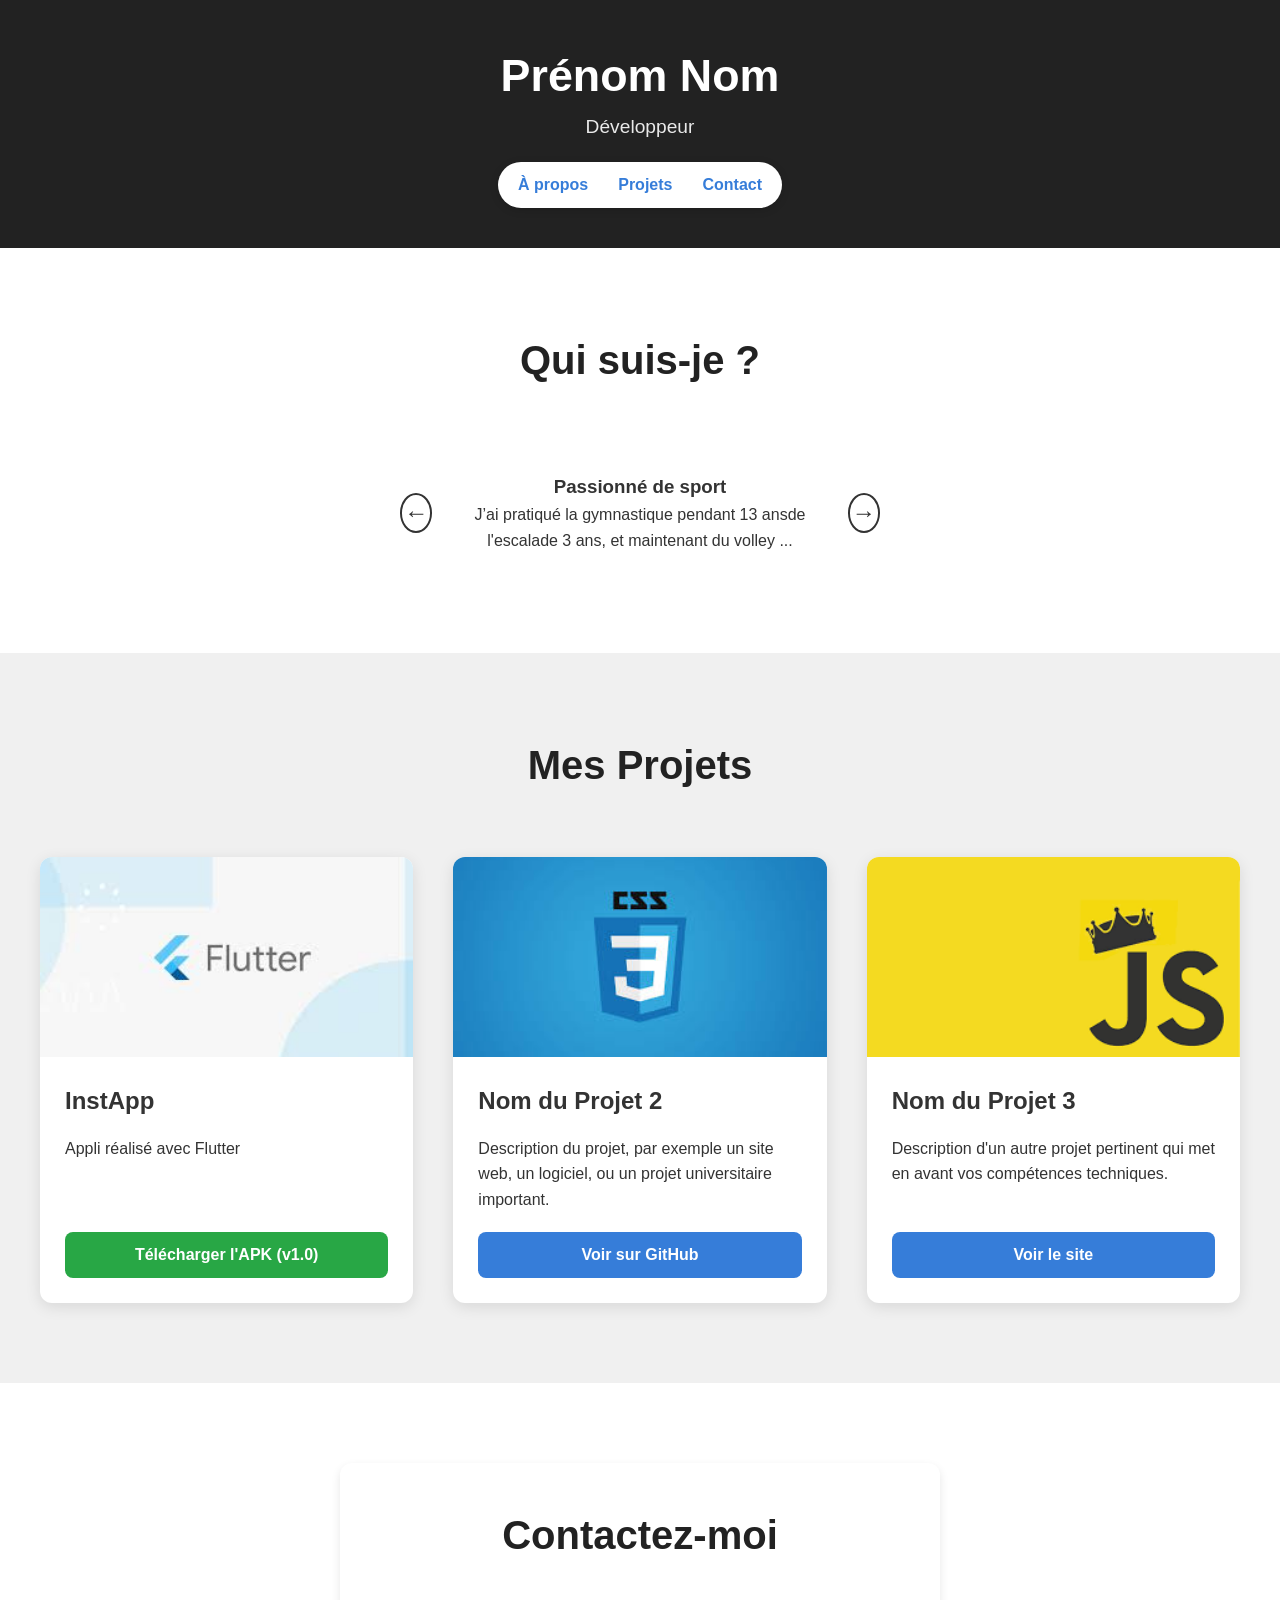
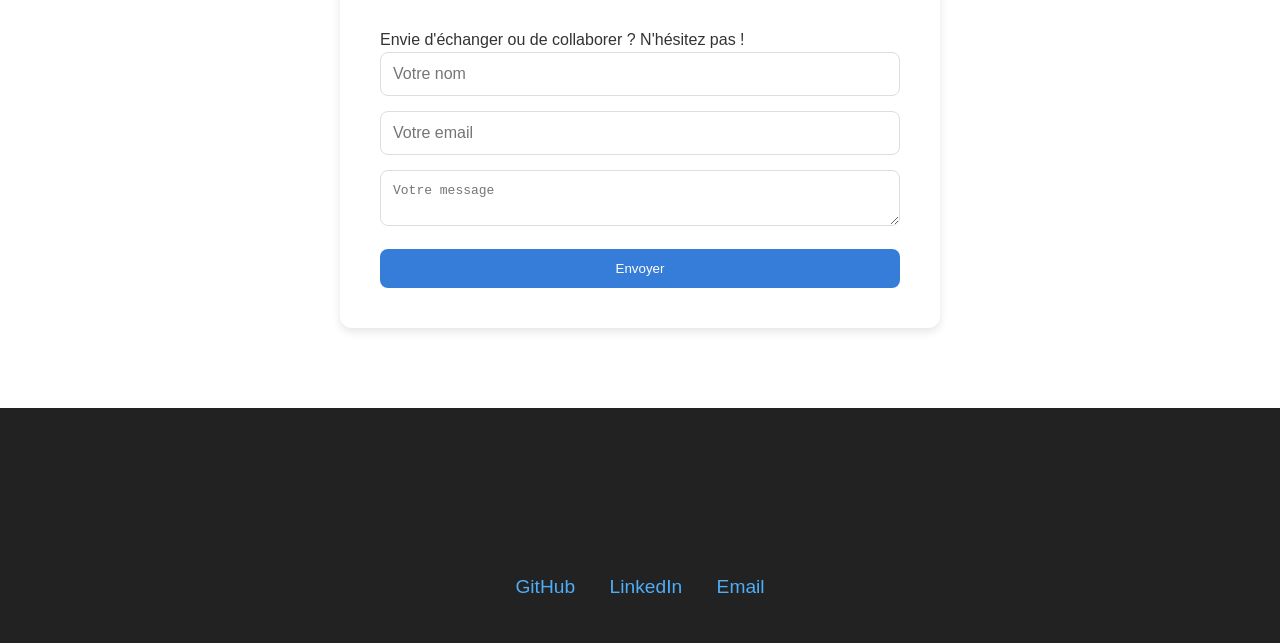
==== index.html @ a3174c3b "ajout des fichiers" ====
<!DOCTYPE html>
<html lang="fr">
<head>
    <meta charset="UTF-8">
    <meta name="viewport" content="width=device-width, initial-scale=1.0">
    <title>Mon Portfolio | Développeur</title>
    <link rel="stylesheet" href="styles.css">
</head>
<body>

    <header class="site-header">
        <div class="header-top">
            <h1>Prénom Nom</h1>
            <p>Développeur</p>
        </div>
        <nav id="navbar">
            <ul>
                <li><a href="#a-propos">À propos</a></li>
                <li><a href="#projets">Projets</a></li>
                <li><a href="#contact">Contact</a></li>
            </ul>
        </nav>
    </header>

    <section id="a-propos" class="about-section">
        <h2>Qui suis-je ?</h2>
        <div class="about-container">
            <div class="carousel-container">
                <button class="carousel-btn" onclick="changeCard(-1)">&#8592;</button>
                <div class="carousel">
                    <div class="card active">
                        <h3>Passionné de sport</h3>
                        <p>J’ai pratiqué la gymnastique pendant 13 ansde l'escalade 3 ans, et maintenant du volley ...</p>
                    </div>
                    <div class="card">
                        <h3>Étudiant</h3>
                        <p>Je suis en BUT Informatique (2ème année) à Nancy après avoir obtenu mon BAC à Troyes.</p>
                    </div>
                    <div class="card">
                        <h3>Projet professionnel</h3>
                        <p>Je souhaite évoluer en informatique, notamment dans le développement et la gestion de projet.</p>
                    </div>
                    <div class="card">
                        <h3>Valeurs humaines</h3>
                        <p>Je valorise l’écoute, le respect, l’entraide et l’efficacité dans mes projets et relations.</p>
                    </div>
                </div>
                <button class="carousel-btn" onclick="changeCard(1)">&#8594;</button>
            </div>
        </div>
    </section>

    <section id="projets">
        <h2>Mes Projets</h2>
        <div class="projets-grid">
            
            <div class="projet-card">
                <img src="flutter.jpeg" alt="Capture d'écran de l'application">
                <div class="projet-card-body">
                    <h3>InstApp</h3>
                    <p>Appli réalisé avec Flutter</p>
                    <a href="URL_VERS_VOTRE_APK" class="btn-download" download>
                        Télécharger l'APK (v1.0)
                    </a>
                </div>
            </div>

            <div class="projet-card">
                <img src="image2.jpg" alt="Illustration du projet 2">
                <div class="projet-card-body">
                    <h3>Nom du Projet 2</h3>
                    <p>Description du projet, par exemple un site web, un logiciel, ou un projet universitaire important.</p>
                    <a href="#" class="btn-primary">Voir sur GitHub</a>
                </div>
            </div>
            
            <div class="projet-card">
                <img src="image3.png" alt="Illustration du projet 3">
                <div class="projet-card-body">
                    <h3>Nom du Projet 3</h3>
                    <p>Description d'un autre projet pertinent qui met en avant vos compétences techniques.</p>
                    <a href="#" class="btn-primary">Voir le site</a>
                </div>
            </div>

        </div>
    </section>

    <section id="contact">
        <div class="contact-container">
            <h2>Contactez-moi</h2>
            <p>Envie d'échanger ou de collaborer ? N'hésitez pas !</p>
            <form action="#" method="POST">
                <div class="input-group">
                    <input type="text" name="name" placeholder="Votre nom" required>
                </div>
                <div class="input-group">
                    <input type="email" name="email" placeholder="Votre email" required>
                </div>
                <div class="input-group">
                    <textarea name="message" placeholder="Votre message" required></textarea>
                </div>
                <button type="submit">Envoyer</button>
            </form>
        </div>
    </section>

    <footer class="footer-container">
        <div class="footer-content">
            <h2>Retrouvez-moi</h2>
            <div class="social-links">
                <a href="https://github.com/votreprofil" target="_blank">GitHub</a>
                <a href="https://linkedin.com/in/votreprofil" target="_blank">LinkedIn</a>
                <a href="mailto:votre.email@example.com">Email</a>
            </div>
        </div>
    </footer>
    
    <script src="script.js"></script>
</body>
</html>
---- styles.css ----
/* --- RESET ET PARAMÈTRES GÉNÉRAUX --- */
* {
    margin: 0;
    padding: 0;
    box-sizing: border-box;
}

html {
    scroll-behavior: smooth;
}

body {
    font-family: 'Segoe UI', Tahoma, Geneva, Verdana, sans-serif;
    line-height: 1.6;
    color: #333;
    background: #f4f4f4;
}

section {
    padding: 80px 20px;
}

section:nth-of-type(odd) {
    background: #ffffff;
}

section:nth-of-type(even) {
    background: #f0f0f0;
}

h2 {
    text-align: center;
    font-size: 2.5em;
    margin-bottom: 60px;
    color: #222;
}

/* --- HEADER ET NAVIGATION --- */
.site-header {
    background: #222;
    color: #fff;
    text-align: center;
    padding-bottom: 20px;
}

.header-top {
    padding: 40px 20px;
}
.header-top h1 {
    font-size: 2.8em;
}
.header-top p {
    font-size: 1.2em;
    opacity: 0.9;
}

#navbar {
    background: #fff;
    border-radius: 30px;
    display: inline-block;
    padding: 10px 20px;
    box-shadow: 0 2px 8px rgba(0, 0, 0, 0.15);
    position: relative;
    top: -20px; /* Pour le faire chevaucher la bannière */
    transition: all 0.3s ease;
}
#navbar.sticky {
    position: fixed;
    top: 20px;
    left: 50%;
    transform: translateX(-50%);
    z-index: 1000;
}
#navbar ul {
    list-style: none;
    display: flex;
    gap: 30px;
}
#navbar ul li a {
    color: #367DD9;
    text-decoration: none;
    font-weight: bold;
    transition: color 0.3s;
}
#navbar ul li a:hover {
    color: #4FADF7;
}

/* --- SECTION À PROPOS --- */
.about-container {
    display: flex;
    align-items: center;
    justify-content: center; /* Assure que le carrousel est bien centré */
    max-width: 900px;
    margin: 0 auto;
}

.carousel-container {
    display: flex;
    align-items: center;
    max-width: 500px;
}
.carousel {
    overflow: hidden;
    position: relative;
    width: 100%;
}
.card {
    display: none; /* Caché par défaut */
    padding: 20px;
    text-align: center;
}
.card.active {
    display: block; /* Affiché par le JS */
    animation: fadeIn 0.5s;
}
.carousel-btn {
    background: transparent;
    border: 2px solid #333;
    color: #333;
    border-radius: 50%;
    width: 40px;
    height: 40px;
    font-size: 1.5rem;
    cursor: pointer;
    transition: all 0.3s;
    margin: 0 10px;
}
.carousel-btn:hover {
    background: #333;
    color: #fff;
}
@keyframes fadeIn {
    from { opacity: 0; transform: scale(0.95); }
    to { opacity: 1; transform: scale(1); }
}

/* --- SECTION PROJETS --- */
.projets-grid {
    display: grid;
    grid-template-columns: repeat(auto-fit, minmax(300px, 1fr));
    gap: 40px;
    max-width: 1200px;
    margin: 0 auto;
}
.projet-card {
    background: #fff;
    border-radius: 12px;
    box-shadow: 0 4px 15px rgba(0, 0, 0, 0.1);
    overflow: hidden;
    transition: transform 0.3s, box-shadow 0.3s;
    display: flex;
    flex-direction: column;
}
.projet-card:hover {
    transform: translateY(-10px);
    box-shadow: 0 8px 25px rgba(0, 0, 0, 0.15);
}
.projet-card img {
    width: 100%;
    height: 200px;
    object-fit: cover;
}
.projet-card-body {
    padding: 25px;
    flex-grow: 1;
    display: flex;
    flex-direction: column;
}
.projet-card-body h3 {
    margin-bottom: 15px;
    font-size: 1.5em;
}
.projet-card-body p {
    flex-grow: 1;
    margin-bottom: 20px;
}
.btn-primary, .btn-download {
    display: inline-block;
    padding: 10px 20px;
    border-radius: 8px;
    text-decoration: none;
    font-weight: bold;
    text-align: center;
    transition: all 0.3s;
}
.btn-primary {
    background: #367DD9;
    color: #fff;
}
.btn-primary:hover {
    background: #2a62ac;
}
.btn-download {
    background: #28a745; /* Vert pour le téléchargement */
    color: #fff;
}
.btn-download:hover {
    background: #218838;
}

/* --- SECTION CONTACT --- */
.contact-container {
    max-width: 600px;
    margin: 0 auto;
    background: #fff;
    padding: 40px;
    border-radius: 12px;
    box-shadow: 0 4px 10px rgba(0, 0, 0, 0.1);
}
form {
    display: flex;
    flex-direction: column;
}
.input-group {
    margin-bottom: 15px;
}
.input-group input, .input-group textarea {
    width: 100%;
    padding: 12px;
    border: 1px solid #ddd;
    border-radius: 8px;
    font-size: 1em;
}
button[type="submit"] {
    background: #367DD9;
    color: #fff;
    padding: 12px 20px;
    border: none;
    border-radius: 8px;
    cursor: pointer;
    transition: background 0.3s;
}
button[type="submit"]:hover {
    background: #2a62ac;
}

/* --- FOOTER --- */
.footer-container {
    background: #222;
    color: #fff;
    text-align: center;
    padding: 40px 20px;
}
.social-links a {
    color: #4FADF7;
    text-decoration: none;
    margin: 0 15px;
    font-size: 1.2em;
    transition: color 0.3s;
}
.social-links a:hover {
    color: #fff;
}

/* --- RESPONSIVE DESIGN POUR LES MOBILES --- */
@media (max-width: 768px) {
    h2 {
        font-size: 2em;
    }
    .about-container {
        flex-direction: column;
    }
    #navbar {
        width: 90%;
    }
    #navbar ul {
        gap: 15px;
        justify-content: center;
    }
}
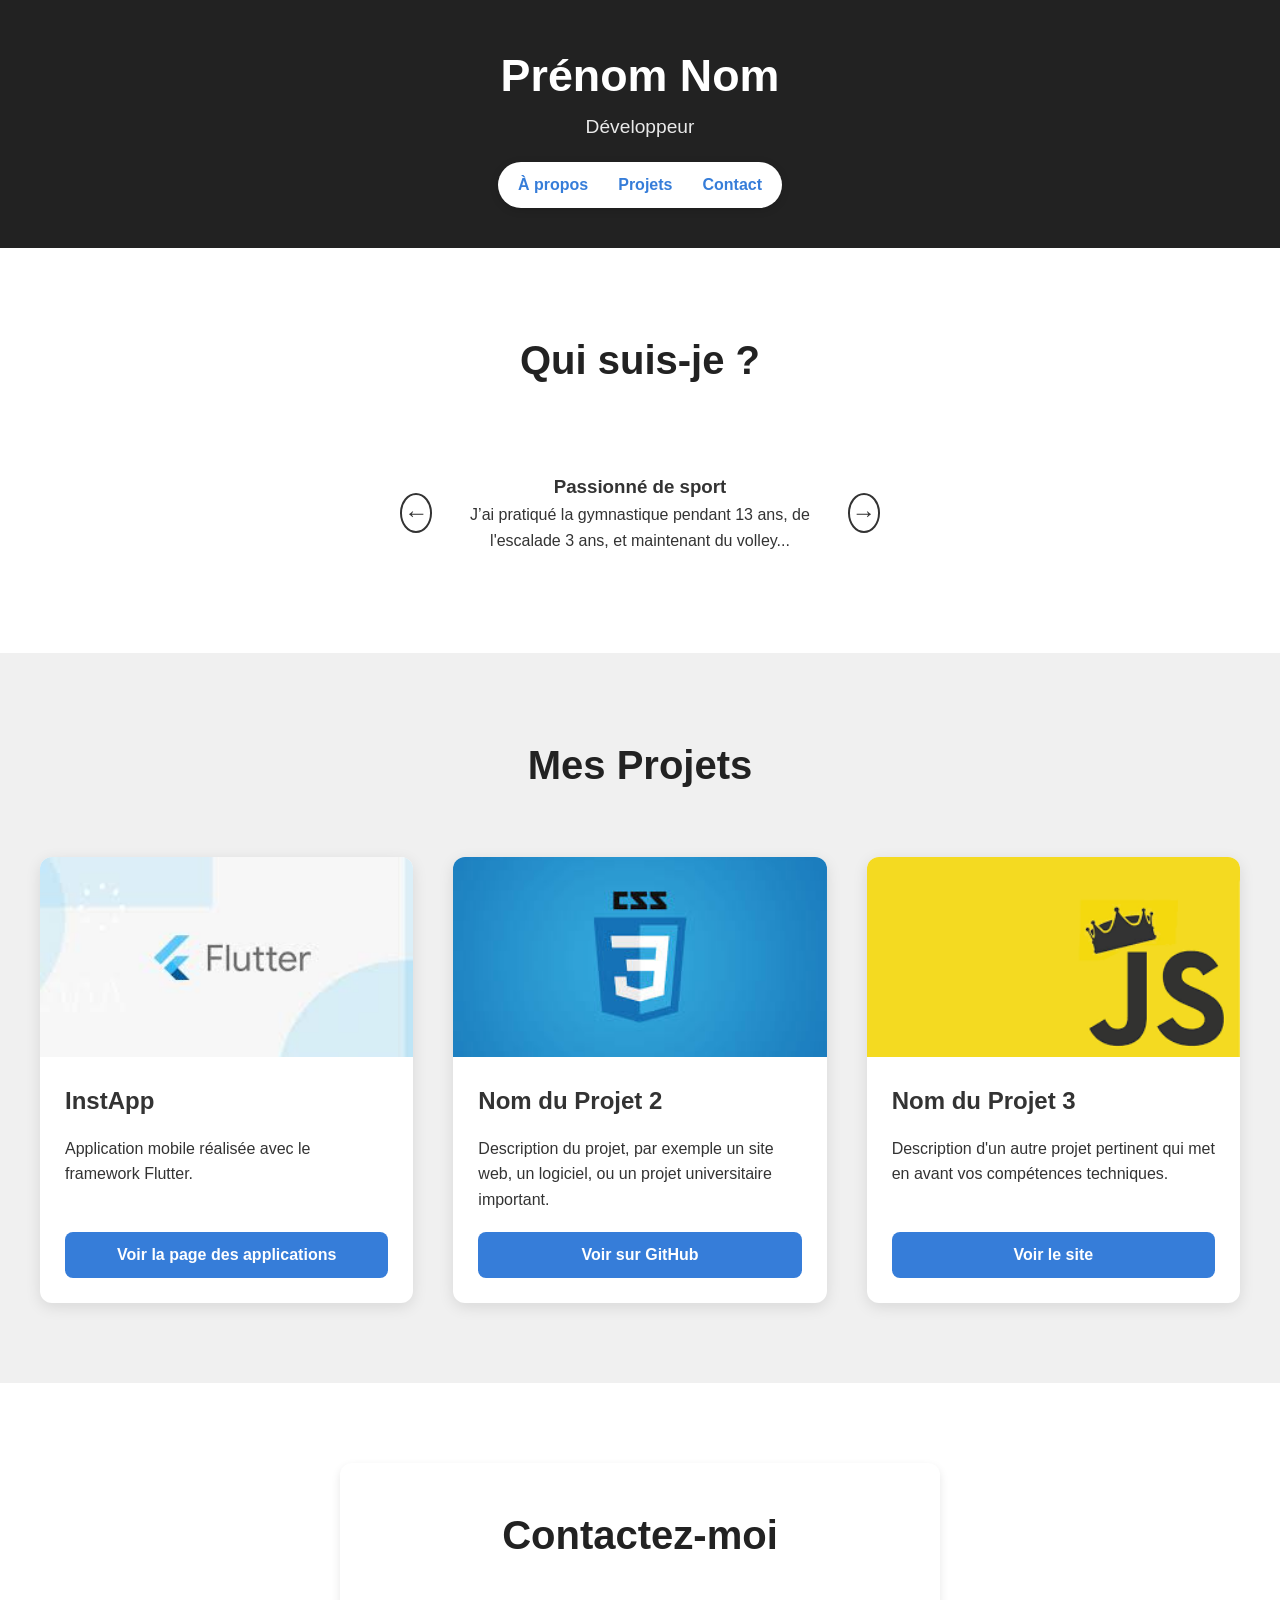
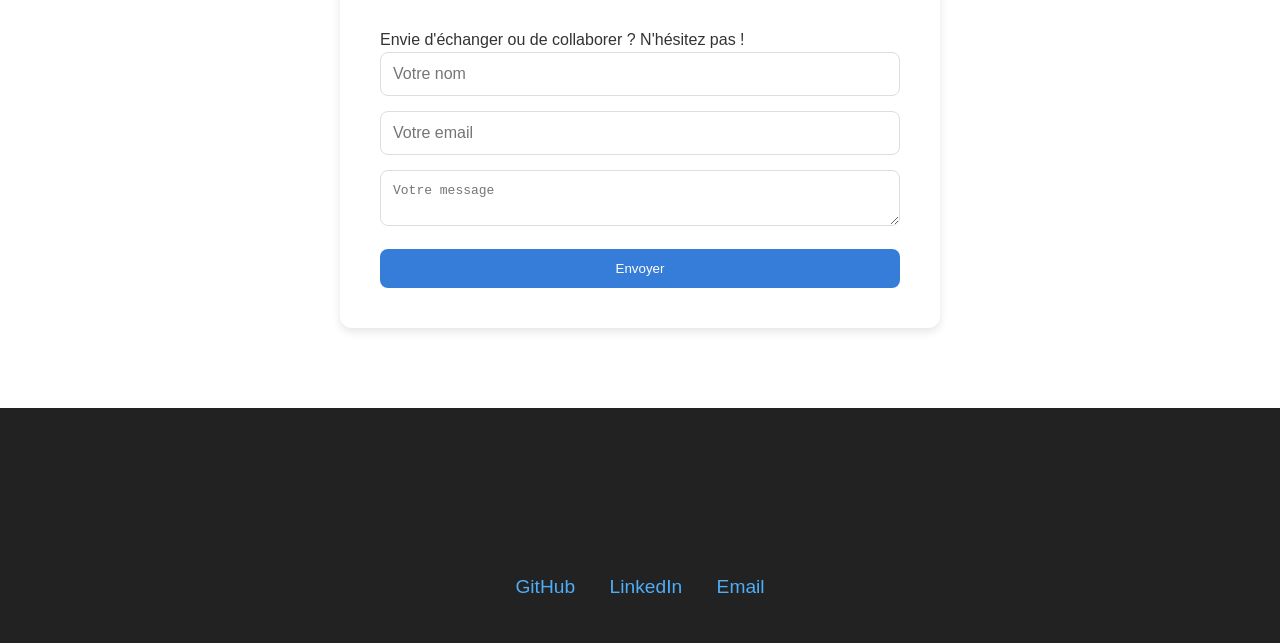
==== commit c0f1fb7c: "changement pour flutter" ====
--- a/index.html
+++ b/index.html
@@ -30,7 +30,7 @@
                 <div class="carousel">
                     <div class="card active">
                         <h3>Passionné de sport</h3>
-                        <p>J’ai pratiqué la gymnastique pendant 13 ansde l'escalade 3 ans, et maintenant du volley ...</p>
+                        <p>J’ai pratiqué la gymnastique pendant 13 ans, de l'escalade 3 ans, et maintenant du volley...</p>
                     </div>
                     <div class="card">
                         <h3>Étudiant</h3>
@@ -58,9 +58,9 @@
                 <img src="flutter.jpeg" alt="Capture d'écran de l'application">
                 <div class="projet-card-body">
                     <h3>InstApp</h3>
-                    <p>Appli réalisé avec Flutter</p>
-                    <a href="URL_VERS_VOTRE_APK" class="btn-download" download>
-                        Télécharger l'APK (v1.0)
+                    <p>Application mobile réalisée avec le framework Flutter.</p>
+                    <a href="apps.html" class="btn-primary">
+                        Voir la page des applications
                     </a>
                 </div>
             </div>
--- a/styles.css
+++ b/styles.css
@@ -62,7 +62,6 @@
     box-shadow: 0 2px 8px rgba(0, 0, 0, 0.15);
     position: relative;
     top: -20px; /* Pour le faire chevaucher la bannière */
-    transition: all 0.3s ease;
 }
 #navbar.sticky {
     position: fixed;
@@ -268,4 +267,111 @@
         gap: 15px;
         justify-content: center;
     }
+}
+
+/* --- STYLES POUR LA PAGE DES APPLICATIONS (apps.html) --- */
+#apps-list {
+    background: #f0f0f0; /* Fond cohérent avec les autres sections */
+}
+
+.apps-container {
+    max-width: 900px;
+    margin: 0 auto;
+}
+
+.app-card {
+    background: #fff;
+    border-radius: 12px;
+    box-shadow: 0 4px 15px rgba(0, 0, 0, 0.1);
+    display: flex;
+    margin-bottom: 40px;
+    overflow: hidden;
+    transition: transform 0.3s, box-shadow 0.3s;
+}
+
+.app-card:hover {
+    transform: translateY(-5px);
+    box-shadow: 0 8px 25px rgba(0, 0, 0, 0.12);
+}
+
+.app-image {
+    flex: 0 0 250px; /* Largeur fixe pour l'image */
+}
+
+.app-image img {
+    width: 100%;
+    height: 100%;
+    object-fit: cover;
+}
+
+.app-details {
+    padding: 30px;
+    flex: 1; /* Le texte prend l'espace restant */
+    display: flex;
+    flex-direction: column;
+}
+
+.app-details h3 {
+    font-size: 2em;
+    margin-bottom: 15px;
+}
+
+.app-details p {
+    margin-bottom: 20px;
+    flex-grow: 1; /* Pousse le bloc de version vers le bas */
+}
+
+.version-info {
+    border-top: 1px solid #eee;
+    padding-top: 20px;
+    margin-top: auto; /* Se colle en bas de la carte */
+}
+
+.version-info h4 {
+    font-size: 1.2em;
+    margin-bottom: 5px;
+}
+
+.version-info .btn-download {
+    margin-top: 10px;
+}
+
+.qr-code {
+    margin-top: 20px;
+    display: flex;
+    align-items: center;
+    gap: 15px;
+}
+
+.qr-code img {
+    width: 120px;
+    height: 120px;
+    border: 1px solid #ddd;
+    border-radius: 8px;
+}
+
+.qr-code p {
+    font-size: 0.9em;
+    color: #666;
+    margin: 0;
+}
+
+/* --- ADAPTATION MOBILE POUR LA PAGE APPS --- */
+@media (max-width: 768px) {
+    .app-card {
+        flex-direction: column; /* L'image passe au-dessus du texte */
+    }
+
+    .app-image {
+        flex-basis: 200px; /* Hauteur fixe pour l'image sur mobile */
+    }
+
+    .app-details {
+        padding: 25px;
+    }
+
+    .qr-code {
+        flex-direction: column;
+        align-items: flex-start;
+    }
 }
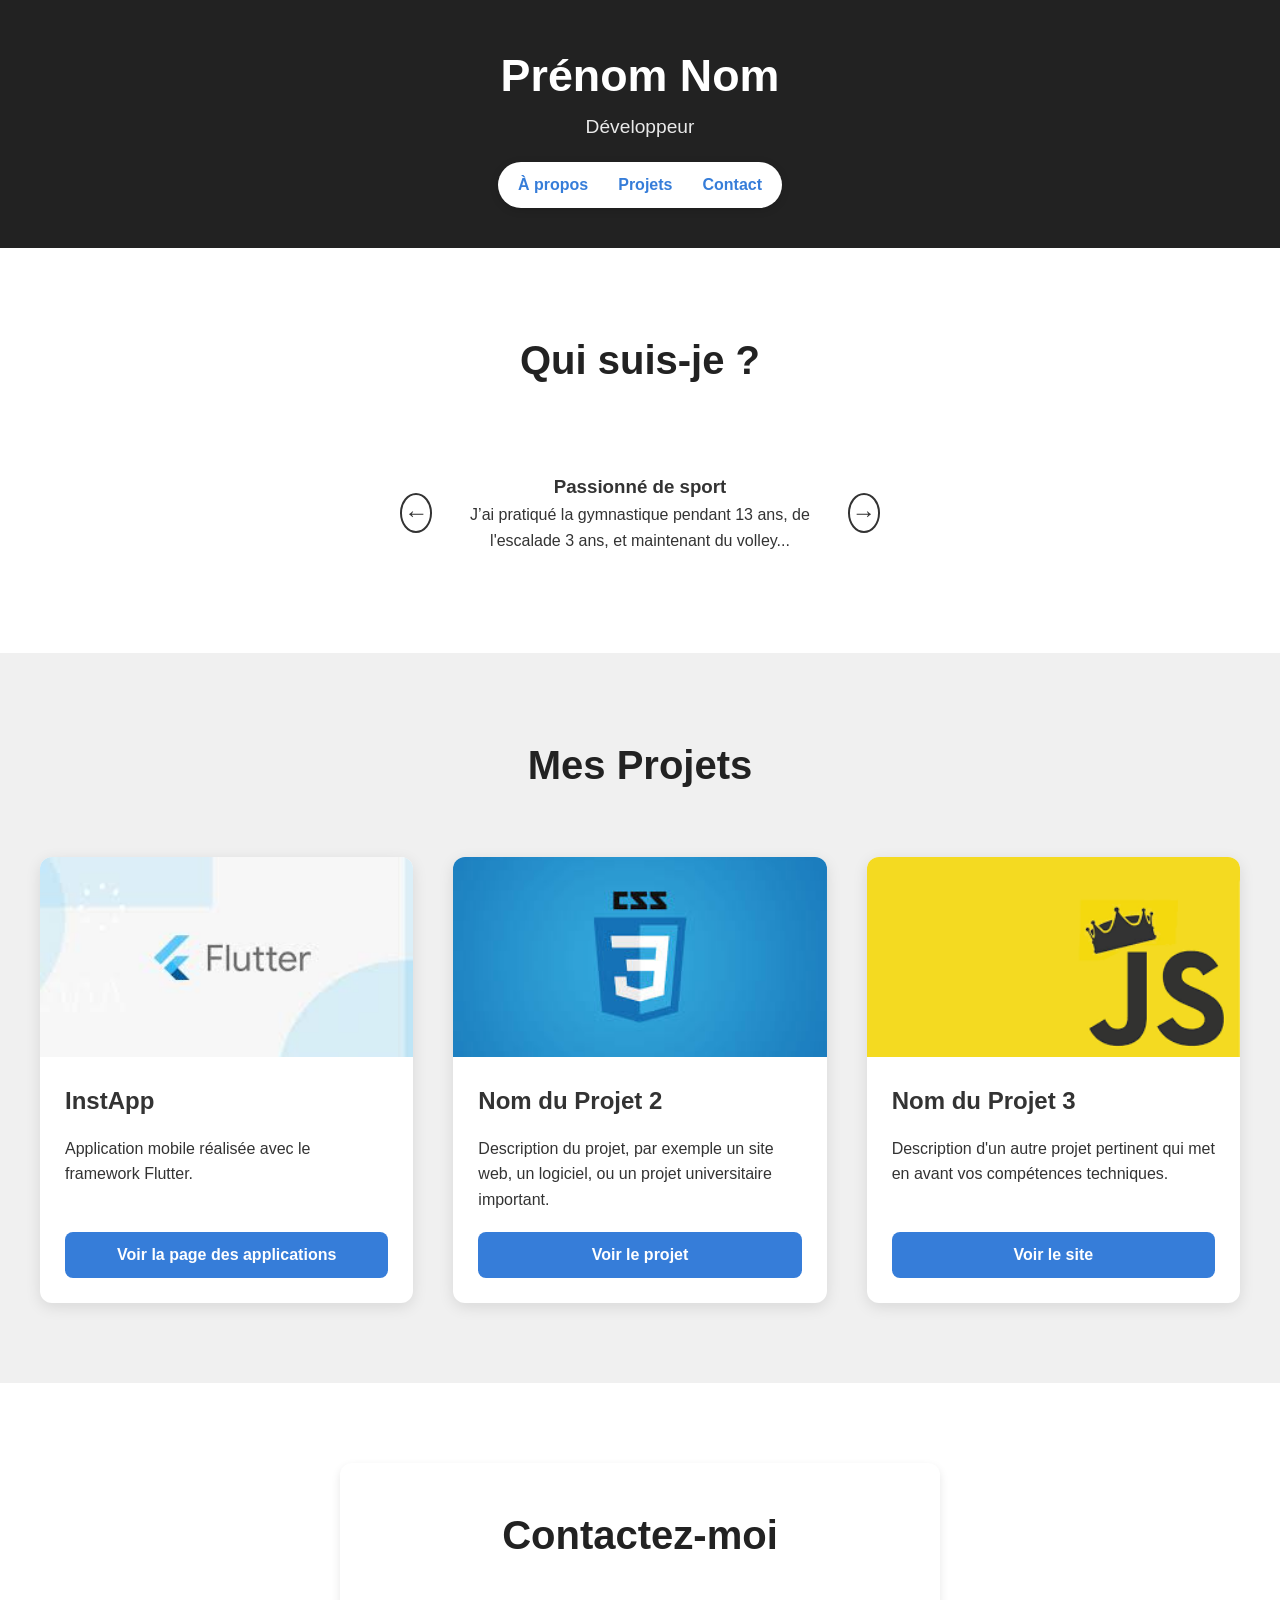
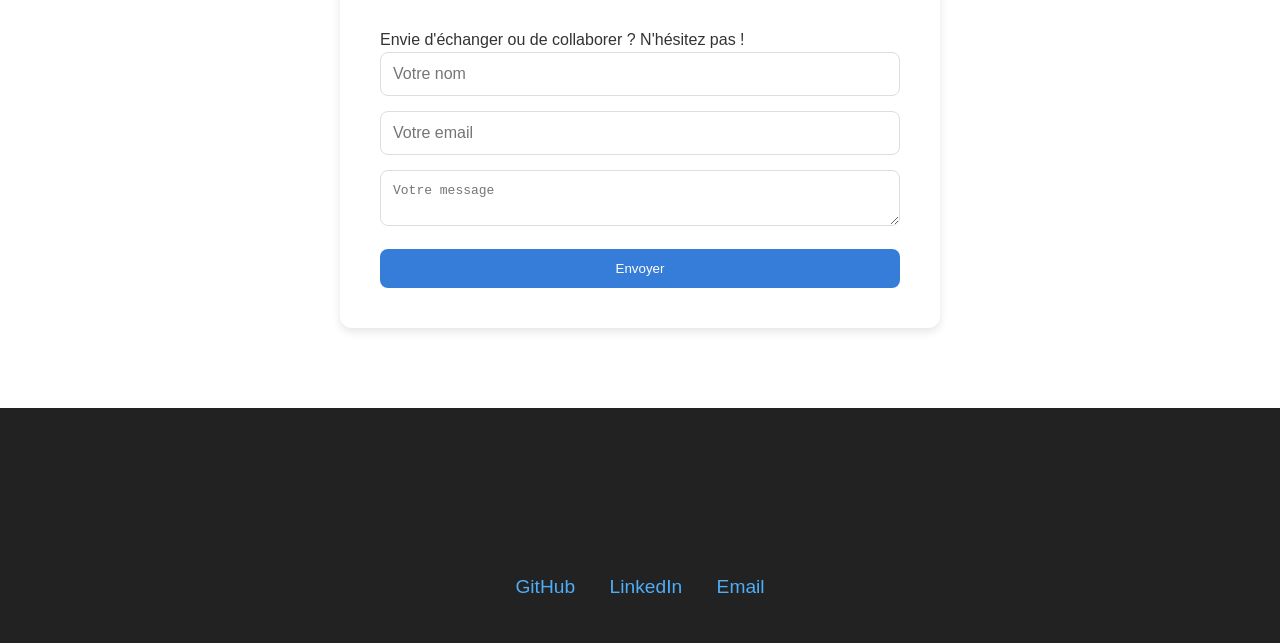
==== commit c3d42e2e: "ajout projet html" ====
--- a/index.html
+++ b/index.html
@@ -70,7 +70,7 @@
                 <div class="projet-card-body">
                     <h3>Nom du Projet 2</h3>
                     <p>Description du projet, par exemple un site web, un logiciel, ou un projet universitaire important.</p>
-                    <a href="#" class="btn-primary">Voir sur GitHub</a>
+                    <a href="projet2_details.html" class="btn-primary">Voir le projet</a>
                 </div>
             </div>
             
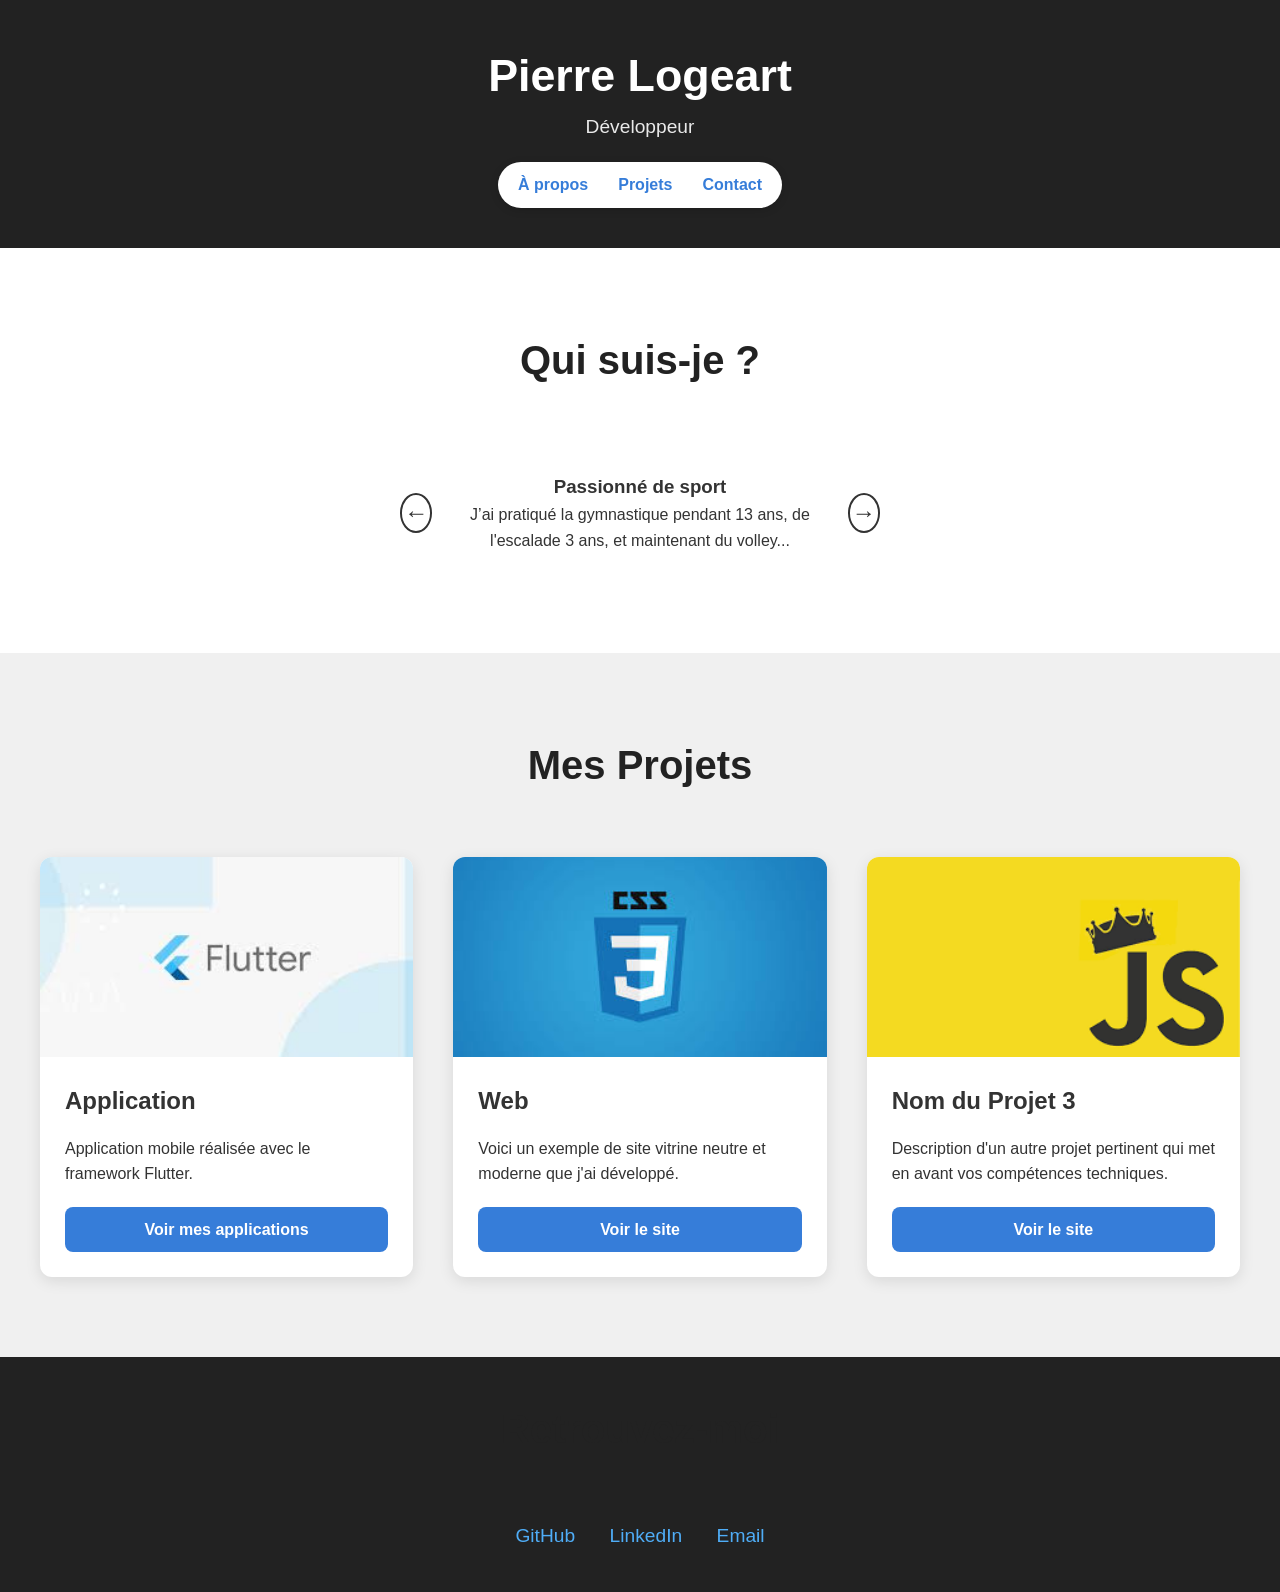
==== commit ec0e8d81: "contact enleve" ====
--- a/index.html
+++ b/index.html
@@ -3,14 +3,14 @@
 <head>
     <meta charset="UTF-8">
     <meta name="viewport" content="width=device-width, initial-scale=1.0">
-    <title>Mon Portfolio | Développeur</title>
+    <title>Portfloio : Pierre Logeart</title>
     <link rel="stylesheet" href="styles.css">
 </head>
 <body>
 
     <header class="site-header">
         <div class="header-top">
-            <h1>Prénom Nom</h1>
+            <h1>Pierre Logeart</h1>
             <p>Développeur</p>
         </div>
         <nav id="navbar">
@@ -55,22 +55,22 @@
         <div class="projets-grid">
             
             <div class="projet-card">
-                <img src="flutter.jpeg" alt="Capture d'écran de l'application">
+                <img src="flutter.jpeg" alt="Image du framework utilisé">
                 <div class="projet-card-body">
-                    <h3>InstApp</h3>
+                    <h3>Application</h3>
                     <p>Application mobile réalisée avec le framework Flutter.</p>
                     <a href="apps.html" class="btn-primary">
-                        Voir la page des applications
+                        Voir mes applications
                     </a>
                 </div>
             </div>
 
             <div class="projet-card">
-                <img src="image2.jpg" alt="Illustration du projet 2">
+                <img src="image2.jpg" alt="Illustration du dev web">
                 <div class="projet-card-body">
-                    <h3>Nom du Projet 2</h3>
-                    <p>Description du projet, par exemple un site web, un logiciel, ou un projet universitaire important.</p>
-                    <a href="projet2_details.html" class="btn-primary">Voir le projet</a>
+                    <h3>Web</h3>
+                    <p>Voici un exemple de site vitrine neutre et moderne que j'ai développé.</p>
+                    <a href="projet2_details.html" class="btn-primary">Voir le site</a>
                 </div>
             </div>
             
@@ -86,32 +86,14 @@
         </div>
     </section>
 
-    <section id="contact">
-        <div class="contact-container">
-            <h2>Contactez-moi</h2>
-            <p>Envie d'échanger ou de collaborer ? N'hésitez pas !</p>
-            <form action="#" method="POST">
-                <div class="input-group">
-                    <input type="text" name="name" placeholder="Votre nom" required>
-                </div>
-                <div class="input-group">
-                    <input type="email" name="email" placeholder="Votre email" required>
-                </div>
-                <div class="input-group">
-                    <textarea name="message" placeholder="Votre message" required></textarea>
-                </div>
-                <button type="submit">Envoyer</button>
-            </form>
-        </div>
-    </section>
 
-    <footer class="footer-container">
+    <footer id="contact" class="footer-container">
         <div class="footer-content">
             <h2>Retrouvez-moi</h2>
             <div class="social-links">
-                <a href="https://github.com/votreprofil" target="_blank">GitHub</a>
+                <a href="https://github.com/plogeart" target="_blank">GitHub</a>
                 <a href="https://linkedin.com/in/votreprofil" target="_blank">LinkedIn</a>
-                <a href="mailto:votre.email@example.com">Email</a>
+                <a href="mailto:pierrelogeart@outlook.fr">Email</a>
             </div>
         </div>
     </footer>
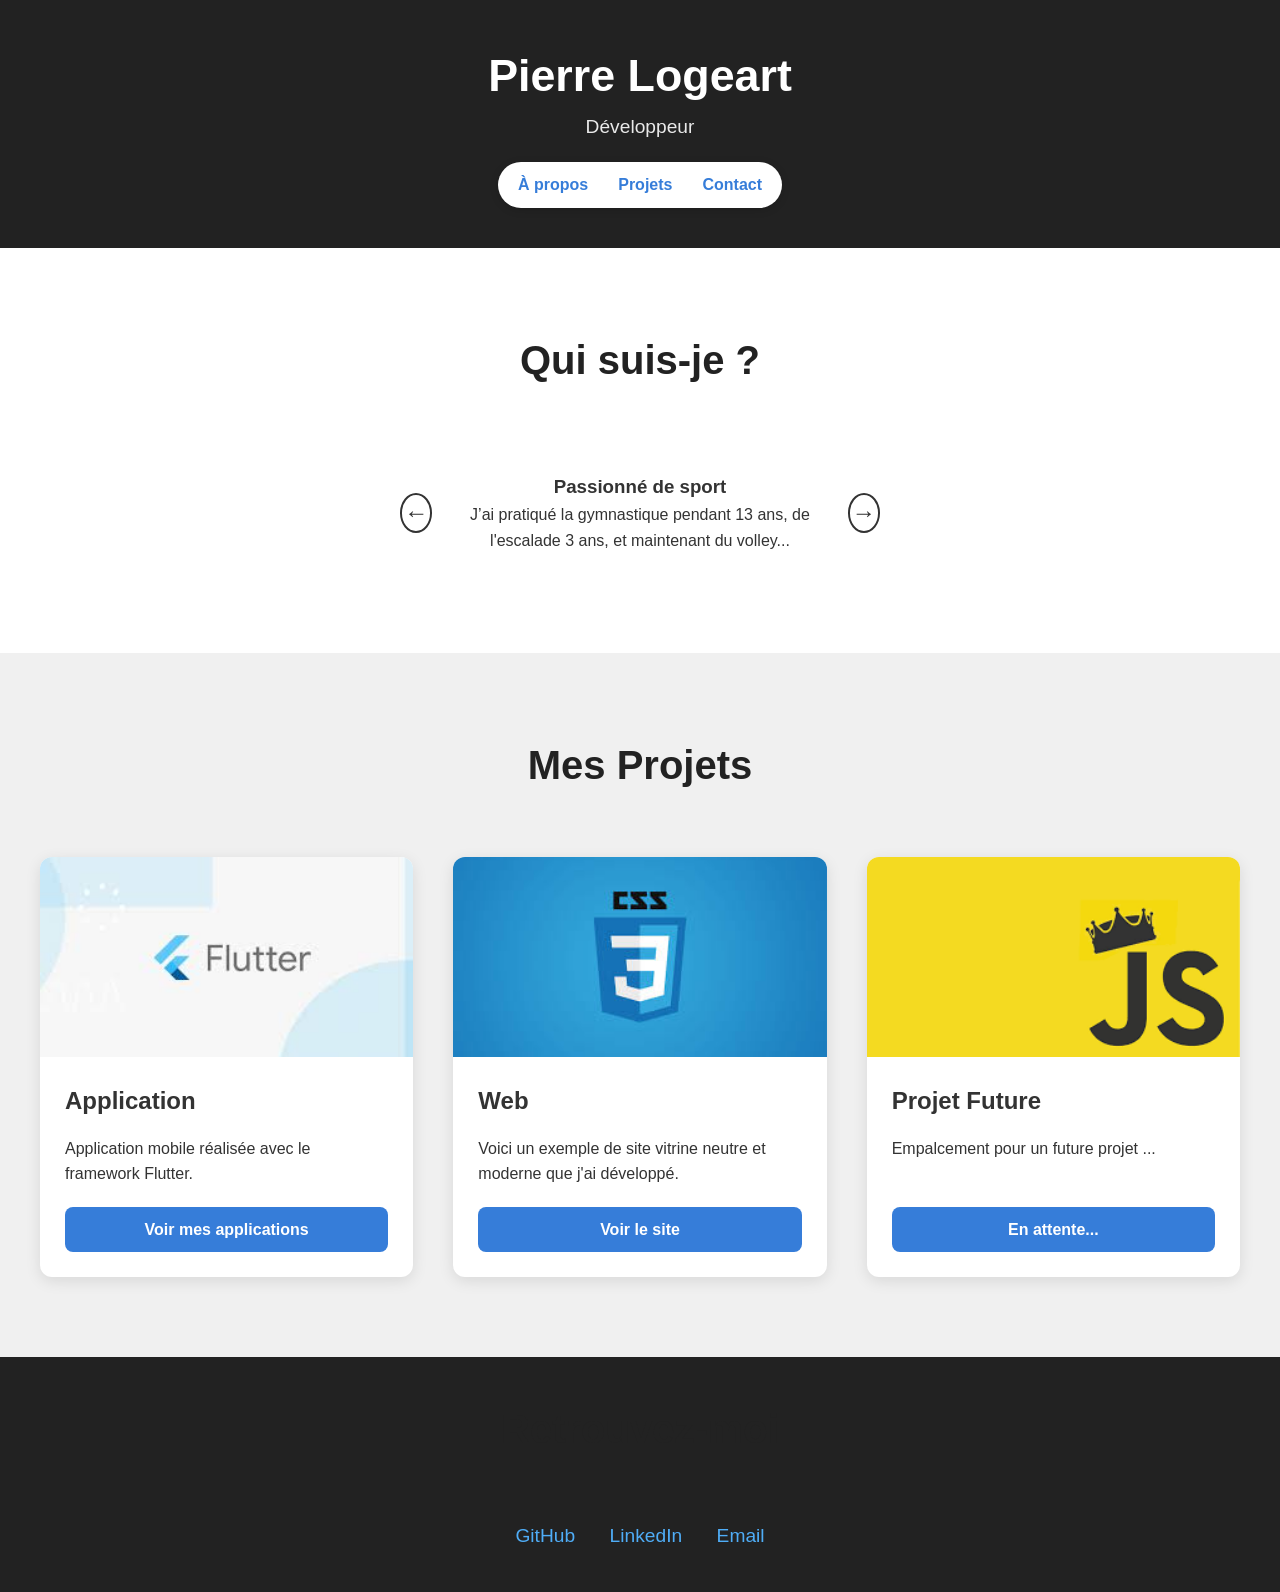
==== commit 7776f5fe: "changement projet 3" ====
--- a/index.html
+++ b/index.html
@@ -77,9 +77,9 @@
             <div class="projet-card">
                 <img src="image3.png" alt="Illustration du projet 3">
                 <div class="projet-card-body">
-                    <h3>Nom du Projet 3</h3>
-                    <p>Description d'un autre projet pertinent qui met en avant vos compétences techniques.</p>
-                    <a href="#" class="btn-primary">Voir le site</a>
+                    <h3>Projet Future</h3>
+                    <p>Empalcement pour un future projet ...</p>
+                    <a href="#" class="btn-primary">En attente...</a>
                 </div>
             </div>
 
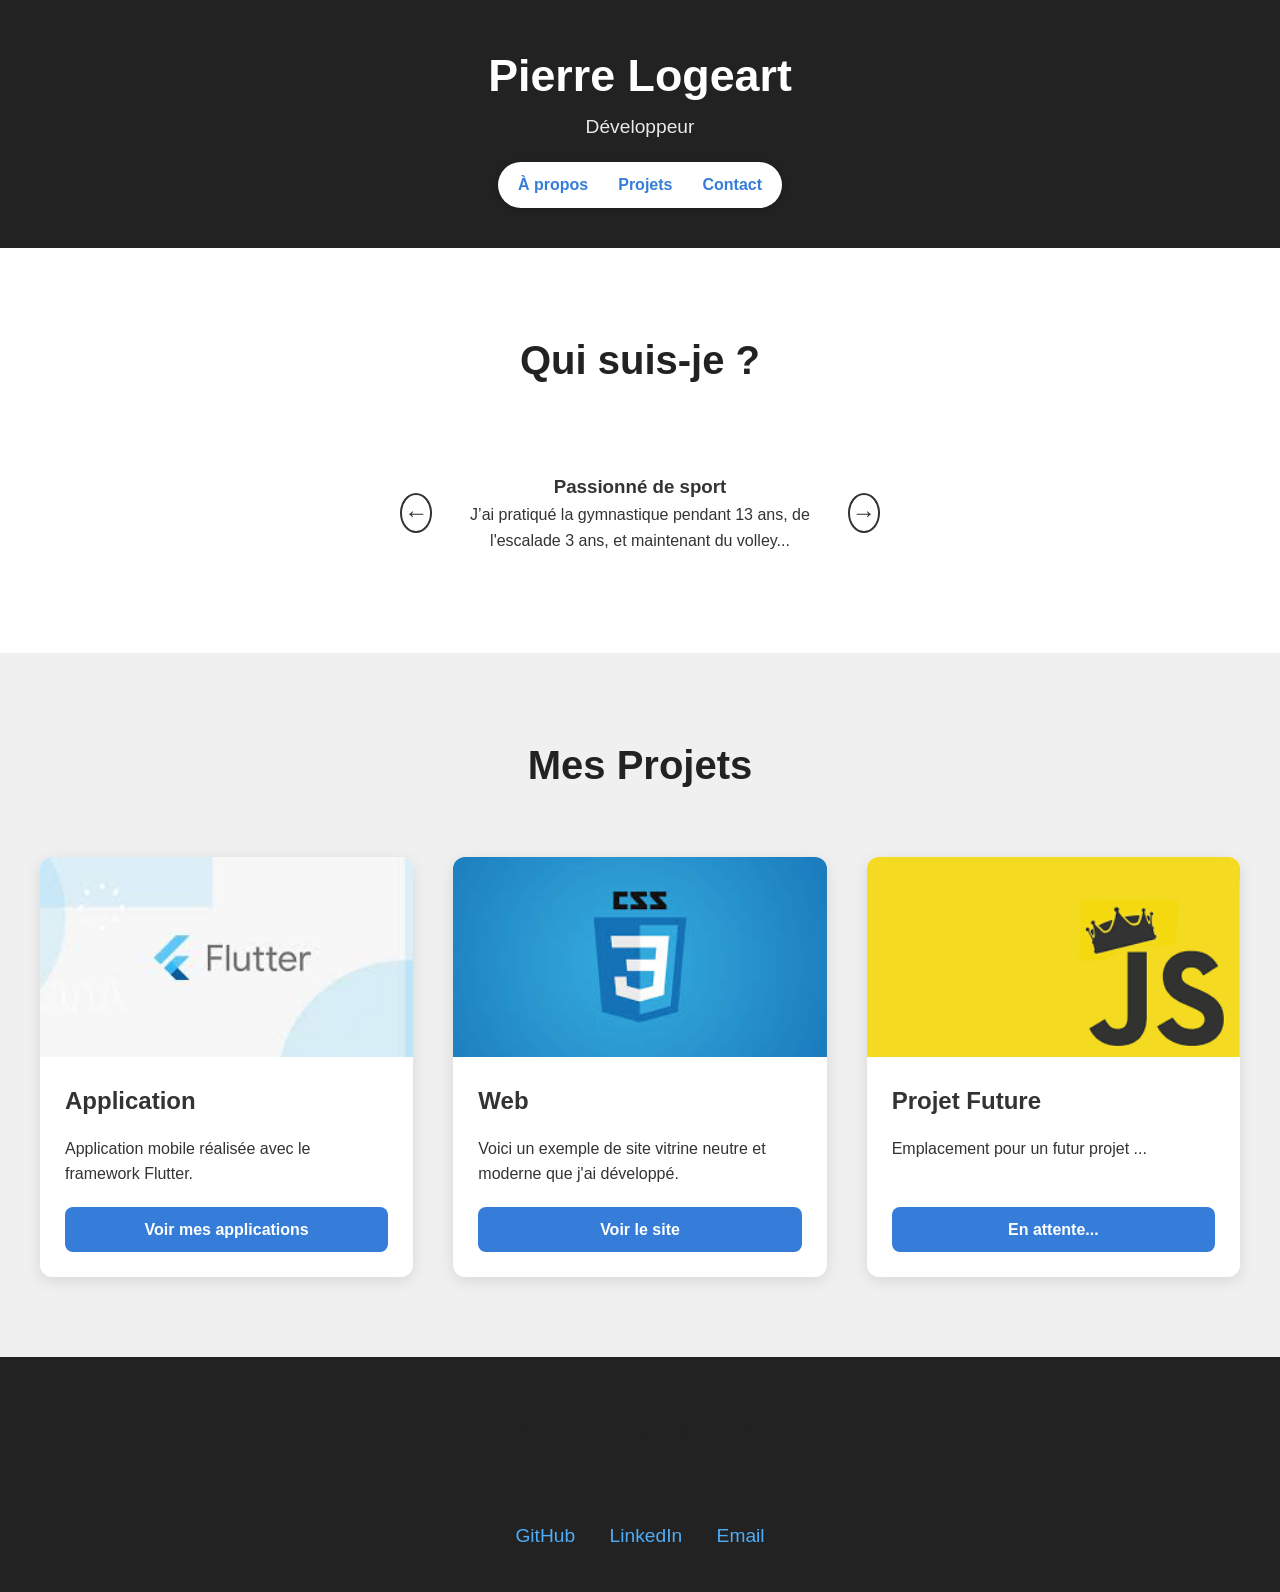
==== commit 9c7ebd34: "restructuration" ====
--- a/index.html
+++ b/index.html
@@ -4,7 +4,7 @@
     <meta charset="UTF-8">
     <meta name="viewport" content="width=device-width, initial-scale=1.0">
     <title>Portfloio : Pierre Logeart</title>
-    <link rel="stylesheet" href="styles.css">
+    <link rel="stylesheet" href="assets/css/styles.css">
 </head>
 <body>
 
@@ -55,30 +55,30 @@
         <div class="projets-grid">
             
             <div class="projet-card">
-                <img src="flutter.jpeg" alt="Image du framework utilisé">
+                <img src="assets/img/flutter.jpeg" alt="Image du framework utilisé">
                 <div class="projet-card-body">
                     <h3>Application</h3>
                     <p>Application mobile réalisée avec le framework Flutter.</p>
-                    <a href="apps.html" class="btn-primary">
+                    <a href="pages/apps.html" class="btn-primary">
                         Voir mes applications
                     </a>
                 </div>
             </div>
 
             <div class="projet-card">
-                <img src="image2.jpg" alt="Illustration du dev web">
+                <img src="assets/img/image2.jpg" alt="Illustration du dev web">
                 <div class="projet-card-body">
                     <h3>Web</h3>
                     <p>Voici un exemple de site vitrine neutre et moderne que j'ai développé.</p>
-                    <a href="projet2_details.html" class="btn-primary">Voir le site</a>
+                    <a href="pages/project.html" class="btn-primary">Voir le site</a>
                 </div>
             </div>
             
             <div class="projet-card">
-                <img src="image3.png" alt="Illustration du projet 3">
+                <img src="assets/img/image3.png" alt="Illustration du projet 3">
                 <div class="projet-card-body">
                     <h3>Projet Future</h3>
-                    <p>Empalcement pour un future projet ...</p>
+                    <p>Emplacement pour un futur projet ...</p>
                     <a href="#" class="btn-primary">En attente...</a>
                 </div>
             </div>
@@ -86,18 +86,17 @@
         </div>
     </section>
 
-
     <footer id="contact" class="footer-container">
         <div class="footer-content">
             <h2>Retrouvez-moi</h2>
             <div class="social-links">
                 <a href="https://github.com/plogeart" target="_blank">GitHub</a>
-                <a href="https://linkedin.com/in/votreprofil" target="_blank">LinkedIn</a>
+                <a href="https://linkedin.com/in/pierre-logeart-72b9333a8" target="_blank">LinkedIn</a>
                 <a href="mailto:pierrelogeart@outlook.fr">Email</a>
             </div>
         </div>
     </footer>
     
-    <script src="script.js"></script>
+    <script src="assets/js/main.js"></script>
 </body>
 </html>
--- a/assets/css/styles.css
+++ b/assets/css/styles.css
@@ -0,0 +1,368 @@
+* {
+    margin: 0;
+    padding: 0;
+    box-sizing: border-box;
+}
+
+html {
+    scroll-behavior: smooth;
+}
+
+body {
+    font-family: 'Segoe UI', Tahoma, Geneva, Verdana, sans-serif;
+    line-height: 1.6;
+    color: #333;
+    background: #f4f4f4;
+}
+
+section {
+    padding: 80px 20px;
+}
+
+section:nth-of-type(odd) {
+    background: #ffffff;
+}
+
+section:nth-of-type(even) {
+    background: #f0f0f0;
+}
+
+h2 {
+    text-align: center;
+    font-size: 2.5em;
+    margin-bottom: 60px;
+    color: #222;
+}
+
+.site-header {
+    background: #222;
+    color: #fff;
+    text-align: center;
+    padding-bottom: 20px;
+}
+
+.header-top {
+    padding: 40px 20px;
+}
+.header-top h1 {
+    font-size: 2.8em;
+}
+.header-top p {
+    font-size: 1.2em;
+    opacity: 0.9;
+}
+
+#navbar {
+    background: #fff;
+    border-radius: 30px;
+    display: inline-block;
+    padding: 10px 20px;
+    box-shadow: 0 2px 8px rgba(0, 0, 0, 0.15);
+    position: relative;
+    top: -20px;
+}
+#navbar.sticky {
+    position: fixed;
+    top: 20px;
+    left: 50%;
+    transform: translateX(-50%);
+    z-index: 1000;
+}
+#navbar ul {
+    list-style: none;
+    display: flex;
+    gap: 30px;
+}
+#navbar ul li a {
+    color: #367DD9;
+    text-decoration: none;
+    font-weight: bold;
+    transition: color 0.3s;
+}
+#navbar ul li a:hover {
+    color: #4FADF7;
+}
+
+.about-container {
+    display: flex;
+    align-items: center;
+    justify-content: center;
+    max-width: 900px;
+    margin: 0 auto;
+}
+
+.carousel-container {
+    display: flex;
+    align-items: center;
+    max-width: 500px;
+}
+.carousel {
+    overflow: hidden;
+    position: relative;
+    width: 100%;
+}
+.card {
+    display: none;
+    padding: 20px;
+    text-align: center;
+}
+.card.active {
+    display: block;
+    animation: fadeIn 0.5s;
+}
+.carousel-btn {
+    background: transparent;
+    border: 2px solid #333;
+    color: #333;
+    border-radius: 50%;
+    width: 40px;
+    height: 40px;
+    font-size: 1.5rem;
+    cursor: pointer;
+    transition: all 0.3s;
+    margin: 0 10px;
+}
+.carousel-btn:hover {
+    background: #333;
+    color: #fff;
+}
+@keyframes fadeIn {
+    from { opacity: 0; transform: scale(0.95); }
+    to { opacity: 1; transform: scale(1); }
+}
+
+.projets-grid {
+    display: grid;
+    grid-template-columns: repeat(auto-fit, minmax(300px, 1fr));
+    gap: 40px;
+    max-width: 1200px;
+    margin: 0 auto;
+}
+.projet-card {
+    background: #fff;
+    border-radius: 12px;
+    box-shadow: 0 4px 15px rgba(0, 0, 0, 0.1);
+    overflow: hidden;
+    transition: transform 0.3s, box-shadow 0.3s;
+    display: flex;
+    flex-direction: column;
+}
+.projet-card:hover {
+    transform: translateY(-10px);
+    box-shadow: 0 8px 25px rgba(0, 0, 0, 0.15);
+}
+.projet-card img {
+    width: 100%;
+    height: 200px;
+    object-fit: cover;
+}
+.projet-card-body {
+    padding: 25px;
+    flex-grow: 1;
+    display: flex;
+    flex-direction: column;
+}
+.projet-card-body h3 {
+    margin-bottom: 15px;
+    font-size: 1.5em;
+}
+.projet-card-body p {
+    flex-grow: 1;
+    margin-bottom: 20px;
+}
+.btn-primary, .btn-download {
+    display: inline-block;
+    padding: 10px 20px;
+    border-radius: 8px;
+    text-decoration: none;
+    font-weight: bold;
+    text-align: center;
+    transition: all 0.3s;
+}
+.btn-primary {
+    background: #367DD9;
+    color: #fff;
+}
+.btn-primary:hover {
+    background: #2a62ac;
+}
+.btn-download {
+    background: #28a745;
+    color: #fff;
+}
+.btn-download:hover {
+    background: #218838;
+}
+
+.contact-container {
+    max-width: 600px;
+    margin: 0 auto;
+    background: #fff;
+    padding: 40px;
+    border-radius: 12px;
+    box-shadow: 0 4px 10px rgba(0, 0, 0, 0.1);
+}
+form {
+    display: flex;
+    flex-direction: column;
+}
+.input-group {
+    margin-bottom: 15px;
+}
+.input-group input, .input-group textarea {
+    width: 100%;
+    padding: 12px;
+    border: 1px solid #ddd;
+    border-radius: 8px;
+    font-size: 1em;
+}
+button[type="submit"] {
+    background: #367DD9;
+    color: #fff;
+    padding: 12px 20px;
+    border: none;
+    border-radius: 8px;
+    cursor: pointer;
+    transition: background 0.3s;
+}
+button[type="submit"]:hover {
+    background: #2a62ac;
+}
+
+.footer-container {
+    background: #222;
+    color: #fff;
+    text-align: center;
+    padding: 40px 20px;
+}
+.social-links a {
+    color: #4FADF7;
+    text-decoration: none;
+    margin: 0 15px;
+    font-size: 1.2em;
+    transition: color 0.3s;
+}
+.social-links a:hover {
+    color: #fff;
+}
+
+@media (max-width: 768px) {
+    h2 {
+        font-size: 2em;
+    }
+    .about-container {
+        flex-direction: column;
+    }
+    #navbar {
+        width: 90%;
+    }
+    #navbar ul {
+        gap: 15px;
+        justify-content: center;
+    }
+}
+
+#apps-list {
+    background: #f0f0f0;
+}
+
+.apps-container {
+    max-width: 900px;
+    margin: 0 auto;
+}
+
+.app-card {
+    background: #fff;
+    border-radius: 12px;
+    box-shadow: 0 4px 15px rgba(0, 0, 0, 0.1);
+    display: flex;
+    margin-bottom: 40px;
+    overflow: hidden;
+    transition: transform 0.3s, box-shadow 0.3s;
+}
+
+.app-card:hover {
+    transform: translateY(-5px);
+    box-shadow: 0 8px 25px rgba(0, 0, 0, 0.12);
+}
+
+.app-image {
+    flex: 0 0 250px;
+}
+
+.app-image img {
+    width: 100%;
+    height: 100%;
+    object-fit: cover;
+}
+
+.app-details {
+    padding: 30px;
+    flex: 1;
+    display: flex;
+    flex-direction: column;
+}
+
+.app-details h3 {
+    font-size: 2em;
+    margin-bottom: 15px;
+}
+
+.app-details p {
+    margin-bottom: 20px;
+    flex-grow: 1;
+}
+
+.version-info {
+    border-top: 1px solid #eee;
+    padding-top: 20px;
+    margin-top: auto;
+}
+
+.version-info h4 {
+    font-size: 1.2em;
+    margin-bottom: 5px;
+}
+
+.version-info .btn-download {
+    margin-top: 10px;
+}
+
+.qr-code {
+    margin-top: 20px;
+    display: flex;
+    align-items: center;
+    gap: 15px;
+}
+
+.qr-code img {
+    width: 120px;
+    height: 120px;
+    border: 1px solid #ddd;
+    border-radius: 8px;
+}
+
+.qr-code p {
+    font-size: 0.9em;
+    color: #666;
+    margin: 0;
+}
+
+@media (max-width: 768px) {
+    .app-card {
+        flex-direction: column;
+    }
+
+    .app-image {
+        flex-basis: 200px;
+    }
+
+    .app-details {
+        padding: 25px;
+    }
+
+    .qr-code {
+        flex-direction: column;
+        align-items: flex-start;
+    }
+}
